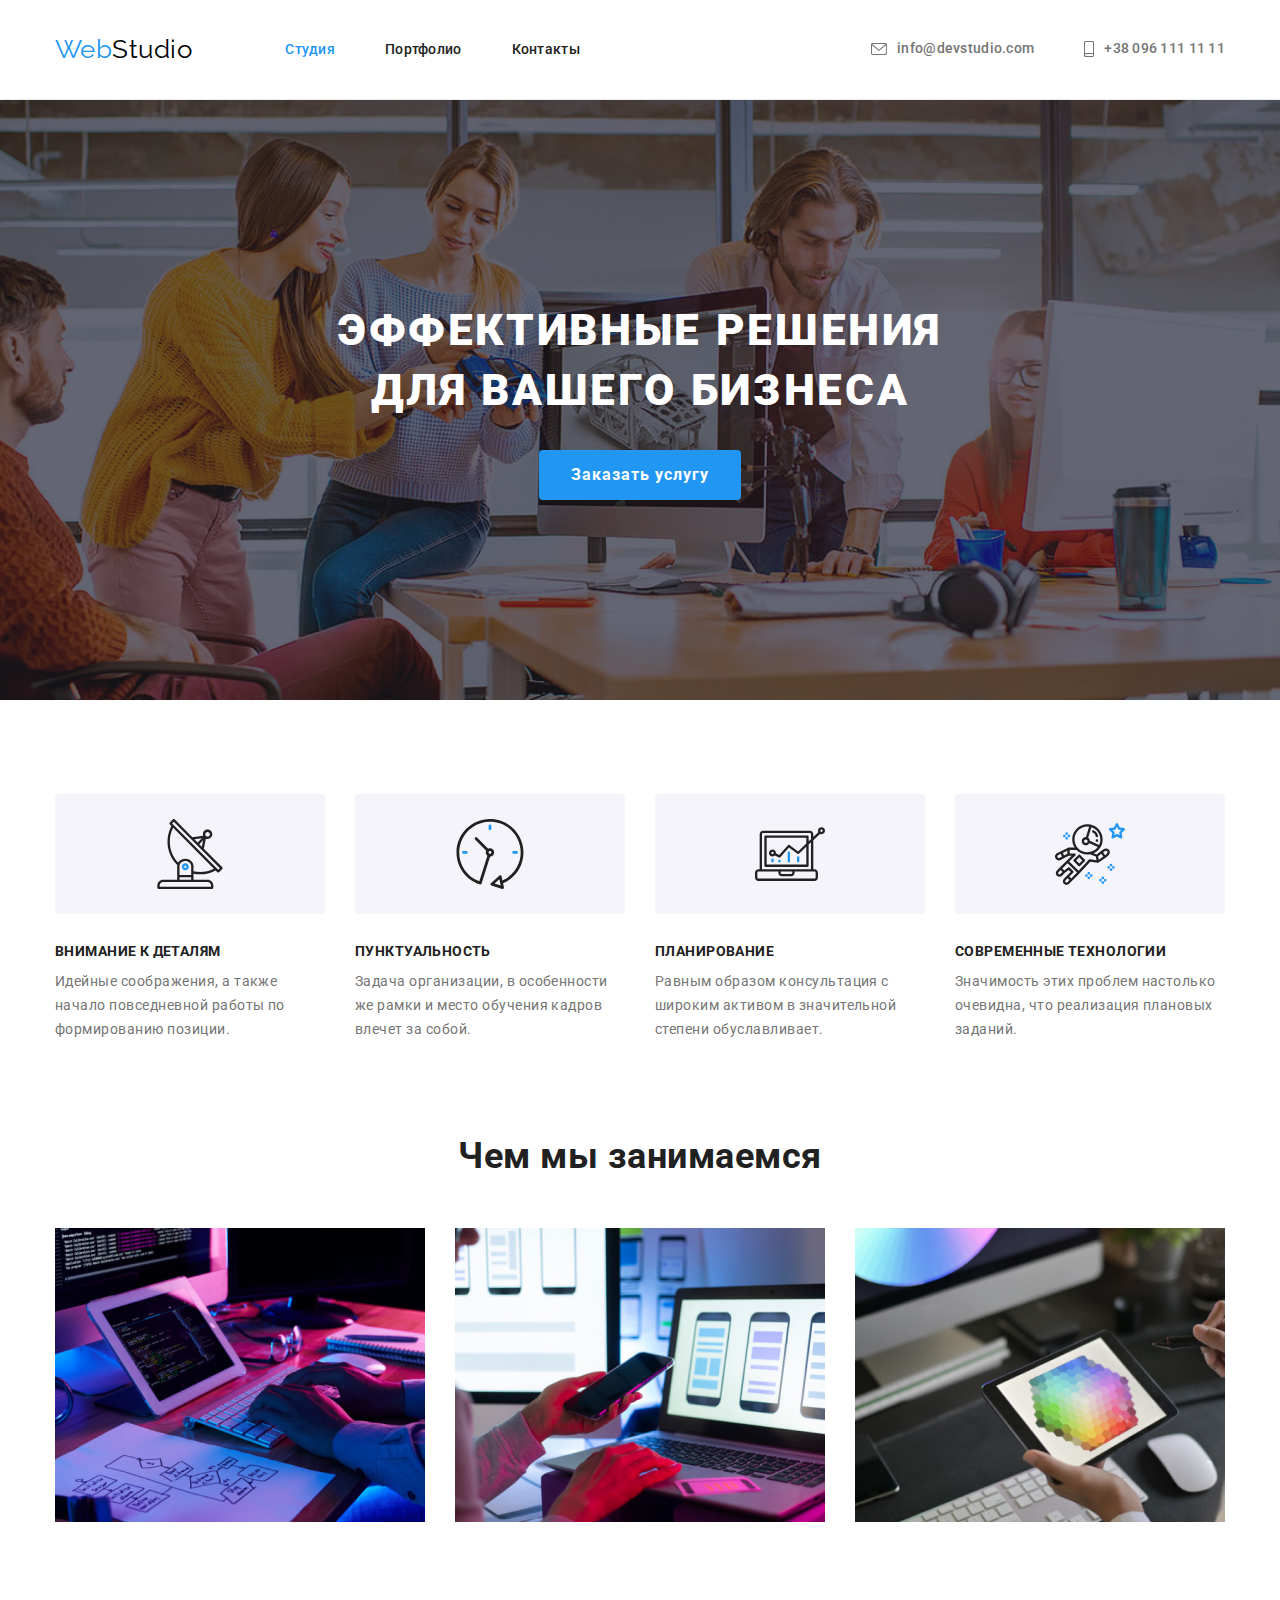
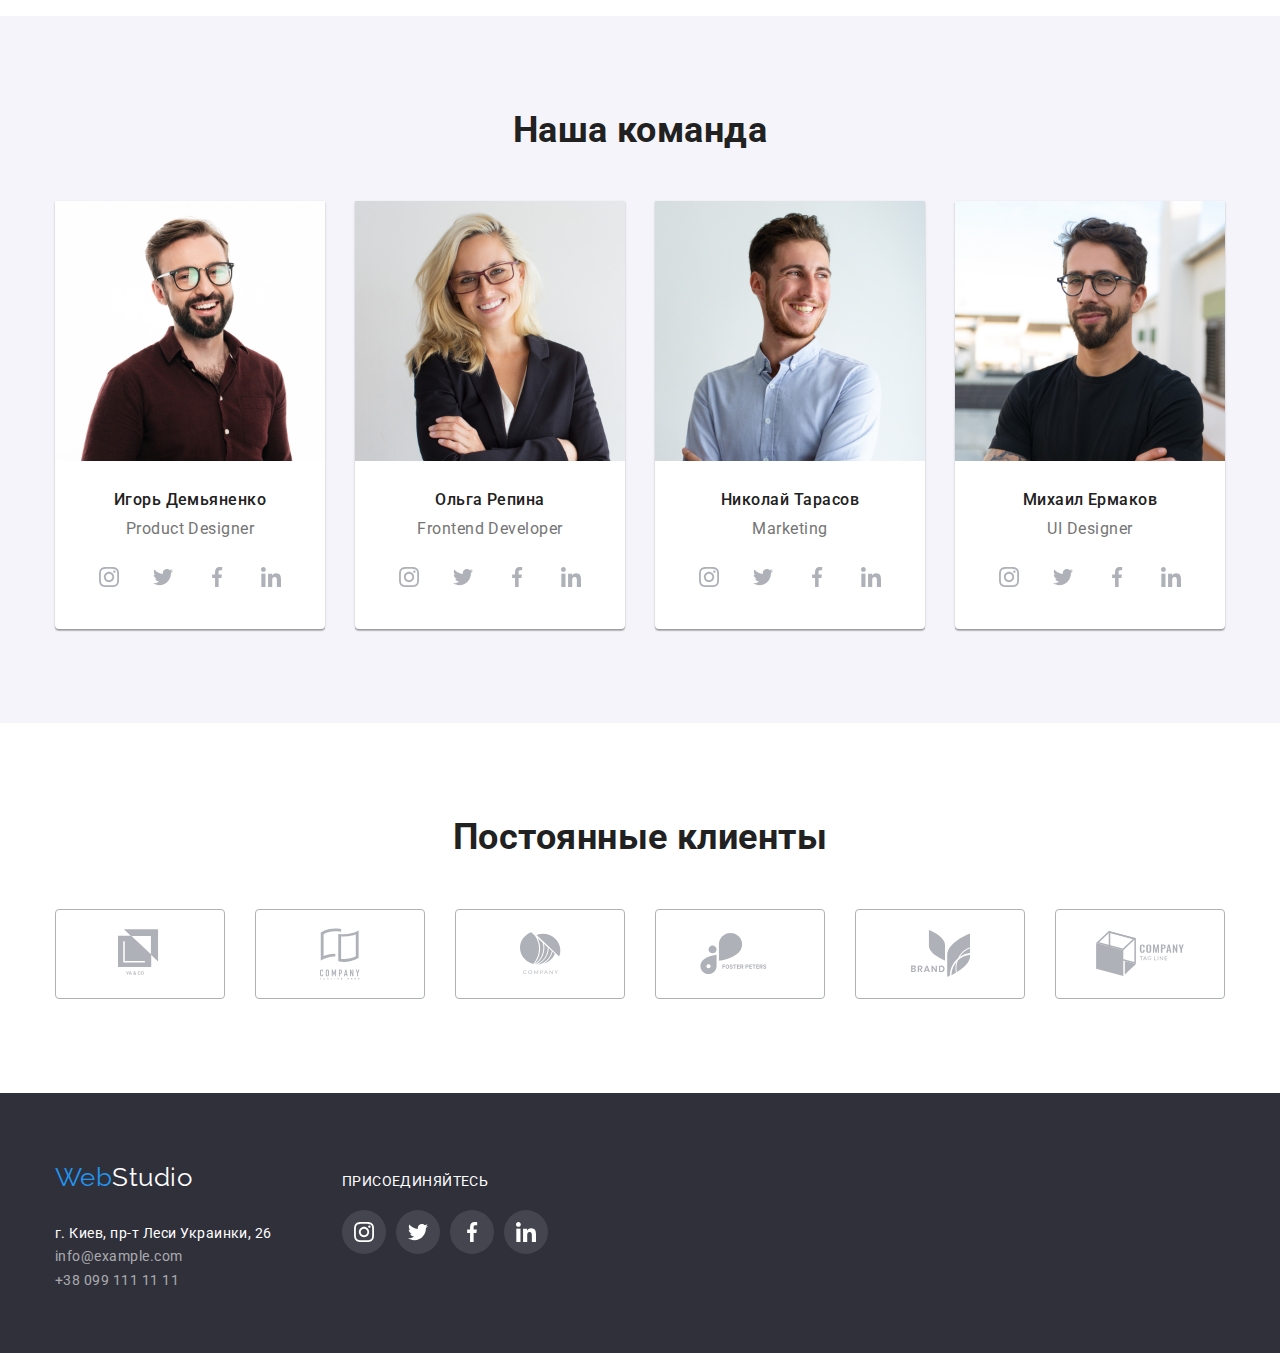
==== index.html @ d212bc2f "hw5" ====
<!DOCTYPE html>
<html lang="ru">
    
<head>
    <meta charset="UTF-8">
    <meta name="viewport" content="width=device-width, initial-scale=1.0">
    <title>Document</title>
    <link rel="preconnect" href="https://fonts.gstatic.com">
    <link href="https://fonts.googleapis.com/css2?family=Raleway:wght@700&family=Roboto:wght@400;500;700;900&display=swap"
        rel="stylesheet">
    <link rel="stylesheet" href="https://cdnjs.cloudflare.com/ajax/libs/modern-normalize/1.0.0/modern-normalize.min.css" />
    <link href="css/style.css" rel="stylesheet">

</head>
<body>
    <!-- Шапка сайта -->
    <header class="page-header">
        <div class="container">
            <nav class="navigation">       
                <a href="./" class="logo">
                    Web<span class="logo-second">Studio</span>
                </a>
                <ul class="site-nav list">
                    <li class="navigation-list"><a href="./" class="link current">Студия</a></li>
                    <li class="navigation-list"><a href="./portfolio.html" class="link">Портфолио</a></li>
                    <li class="navigation-list"><a href="" class="link">Контакты</a></li>
                </ul>
            </nav>

            <address class="address">
                <ul class="contacts-nav list">
                    <li class="address-item">
                        <a href="mailto:info@devstudio.com" class="link contacts-block">
                            <svg class="email-svg">
                                <use href="./images/sprite.svg#email"></use>
                            </svg>
                            info@devstudio.com</a></li>
                    <li class="address-item">
                        <a href="tel:+380961111111" class="link contacts-block">
                            <svg class="smartphone-svg">
                                <use href="./images/sprite.svg#smartphone"><use>
                            </svg>
                            +38 096 111 11 11</a></li>
                </ul>
            </address>
        </div>
    </header>

    <main>
        <!-- Герой -->
        <section class="hero">
            <h1 class="hero-title">Эффективные решения <br> для вашего бизнеса</h1>
            <button class="hero-button" type="button">Заказать услугу</button>
        </section>

        <!-- Преимущества -->
        <section class="section features">
            <div class="container">
            <h2 hidden class="section-title">Наши преимущества</h2>
            <ul class="features-list list">
                <li class="features-list-item">
                    <div class="features-svg-block">
                    <svg class="features-svg">
                        <use href="./images/sprite.svg#antenna"></use>
                    </svg>
                    </div>
                    <h3 class="title">Внимание к деталям</h3>
                    <p class="features-paragraph">
                        Идейные соображения, а также 
                        начало повседневной работы по 
                        формированию позиции.
                    </p>
                </li>
                <li class="features-list-item">
                    <div class="features-svg-block">
                    <svg class="features-svg">
                        <use href="./images/sprite.svg#clock"></use>
                    </svg>
                    </div>
                    <h3 class="title">Пунктуальность</h3>
                    <p class="features-paragraph">
                        Задача организации, в особенности 
                        же рамки и место обучения кадров 
                        влечет за собой.
                    </p>
                </li>
                <li class="features-list-item">
                    <div class="features-svg-block">
                    <svg class="features-svg">
                        <use href="./images/sprite.svg#diagram"></use>
                    </svg>
                    </div>
                    <h3 class="title">Планирование</h3>
                    <p class="features-paragraph">
                        Равным образом консультация с 
                        широким активом в значительной 
                        степени обуславливает.
                    </p>
                </li>
                <li class="features-list-item">
                    <div class="features-svg-block">
                    <svg class="features-svg">
                        <use href="./images/sprite.svg#astronaut"></use>
                    </svg>
                    </div>
                    <h3 class="title">Современные технологии</h3>
                    <p class="features-paragraph">
                        Значимость этих проблем настолько 
                        очевидна, что реализация плановых 
                        заданий.
                    </p>
                </li>
            </ul>
            </div>
        </section>

        <!--Чем мы занимаемся-->
        <section class="section works">
            <div class="container ">
            <h2 class="section-title">Чем мы занимаемся</h2>
            <ul class="works-title list">
                <li class="works-title-list">
                    <img src="./images/img1.png" alt="десктопные приложения" 
                    width="370" height="294">
                </li>
                <li class="works-title-list">
                    <img src="./images/img2.png" alt="мобильные приложения" 
                    width="370" height="294">
                </li>
                <li class="works-title-list">
                    <img src="./images/img3.png" alt="дизайнерские решения" 
                    width="370" height="294">
                </li>
            </ul>
            </div>
        </section>

        <!-- Наша команда-->
        <section class="section employee">
            <div class="container employee-list">
                <h2 class="section-title">Наша команда</h2>
                <ul class="employees-title list">
                    <li class="employees-title-list">
                        <img src="./images/img11.jpg" alt="Игорь Демьяненко" 
                        width="270" height="260">
                            <h3 class="employee-name">Игорь Демьяненко</h3>
                        <p class="employee-position">Product Designer</p>
                        <div class="employee-social-block">
                            <a href="" class="employees-social-svg-links">
                            <svg class="employees-social-svg">
                                <use href="./images/sprite.svg#instagram"></use>
                            </svg>
                            </a>
                            <a href="" class="employees-social-svg-links">
                            <svg class="employees-social-svg">
                                <use href="./images/sprite.svg#twitter"></use>
                            </svg>
                            </a>
                            <a href=""  class="employees-social-svg-links">
                            <svg class="employees-social-svg">
                                <use href="./images/sprite.svg#facebook"></use>
                            </svg>
                            </a>
                            <a href=""  class="employees-social-svg-links">
                            <svg class="employees-social-svg">
                                <use href="./images/sprite.svg#linkedin"></use>
                            </svg>
                            </a>
                        </div>
                    </li>
                    <li class="employees-title-list">
                        <img src="./images/img22.jpg" alt="Ольга Репина" 
                        width="270" height="260">
                            <h3 class="employee-name">Ольга Репина</h3>
                        <p class="employee-position">Frontend Developer</P>
                        <div class="employee-social-block">
                            <a href="" class="employees-social-svg-links">
                                <svg class="employees-social-svg">
                                    <use href="./images/sprite.svg#instagram"></use>
                                </svg>
                            </a>
                            <a href="" class="employees-social-svg-links">
                                <svg class="employees-social-svg">
                                    <use href="./images/sprite.svg#twitter"></use>
                                </svg>
                            </a>
                            <a href="" class="employees-social-svg-links">
                                <svg class="employees-social-svg">
                                    <use href="./images/sprite.svg#facebook"></use>
                                </svg>
                            </a>
                            <a href="" class="employees-social-svg-links">
                                <svg class="employees-social-svg">
                                    <use href="./images/sprite.svg#linkedin"></use>
                                </svg>
                            </a>
                        </div>
                    </li>
                    <li class="employees-title-list">
                        <img src="./images/img33.jpg" alt="Николай Тарасов" 
                        width="270" height="260">
                            <h3 class="employee-name">Николай Тарасов</h3>
                        <p class="employee-position">
                            Marketing
                        </p>
                        <div class="employee-social-block">
                            <a href="" class="employees-social-svg-links">
                                <svg class="employees-social-svg">
                                    <use href="./images/sprite.svg#instagram"></use>
                                </svg>
                            </a>
                            <a href="" class="employees-social-svg-links">
                                <svg class="employees-social-svg">
                                    <use href="./images/sprite.svg#twitter"></use>
                                </svg>
                            </a>
                            <a href="" class="employees-social-svg-links">
                                <svg class="employees-social-svg">
                                    <use href="./images/sprite.svg#facebook"></use>
                                </svg>
                            </a>
                            <a href="" class="employees-social-svg-links">
                                <svg class="employees-social-svg">
                                    <use href="./images/sprite.svg#linkedin"></use>
                                </svg>
                            </a>
                        </div>
                    </li>
                    <li class="employees-title-list">
                        <img src="images/img44.jpg" alt="Михаил Ермаков" width="270">
                            <h3 class="employee-name">Михаил Ермаков</h3>
                        <p class="employee-position">
                            UI Designer
                        </p>
                        <div class="employee-social-block">
                            <a href="" class="employees-social-svg-links">
                                <svg class="employees-social-svg">
                                    <use href="./images/sprite.svg#instagram"></use>
                                </svg>
                            </a>
                            <a href="" class="employees-social-svg-links">
                                <svg class="employees-social-svg">
                                    <use href="./images/sprite.svg#twitter"></use>
                                </svg>
                            </a>
                            <a href="" class="employees-social-svg-links">
                                <svg class="employees-social-svg">
                                    <use href="./images/sprite.svg#facebook"></use>
                                </svg>
                            </a>
                            <a href="" class="employees-social-svg-links">
                                <svg class="employees-social-svg">
                                    <use href="./images/sprite.svg#linkedin"></use>
                                </svg>
                            </a>
                        </div>
                    </li>
                </ul>
            </div>
        </section>

        <!--постоянные клиенты-->
        <section class="section clients">
            <div class="container">  
                <h2 class="section-title">
                    Постоянные клиенты
                </h2>
                <ul class="clients-list list">
                    <li>
                    <a href="" class="clients-item-link">
                        <svg class="clients-social-svg" width= 44.27 height=49.23>
                            <use href="./images/sprite.svg#logofooter1"></use>
                        </svg>
                    </a>
                    </li>
                    <li>
                    <a href="" class="clients-item-link">
                        <svg class="clients-social-svg" width= 40 height=52>
                            <use href="./images/sprite.svg#logofooter2"></use>
                        </svg>
                    </a>
                    </li>
                    <li>
                    <a href="" class="clients-item-link">
                        <svg class="clients-social-svg" width= 41 height=42.6>
                            <use href="./images/sprite.svg#logofooter3"></use>
                        </svg>
                    </a>
                    </li>
                    <li>
                    <a href="" class="clients-item-link">
                        <svg class="clients-social-svg" width= 79.66 height=42.02>
                            <use href="./images/sprite.svg#logofooter4"></use>
                        </svg>
                    </a>
                    </li>
                    <li>
                    <a href="" class="clients-item-link">
                        <svg class="clients-social-svg" width= 59 height=47>
                            <use href="./images/sprite.svg#logofooter5"></use>
                        </svg>
                    </a>
                    </li>
                    <li>
                    <a href="" class="clients-item-link">
                        <svg class="clients-social-svg" width= 88.48 height=45.54>
                            <use href="./images/sprite.svg#logofooter6"></use>
                        </svg>
                    </a>
                    </li>
                </ul>

            </div>
        </section>

    </main>

    <!-- Подвал -->
    <footer class="addresses-style">
        <div class="inline-footer container">
            <div>
            <a href="./" class="logo">
                Web<span class="logo-second-footer">Studio</span>
            </a>
            <address class="address-style">
                <ul class="footer-address list">
                    <li>
                        г. Киев, пр-т Леси Украинки, 26
                    </li>
                    <li>
                        <a href="mailto:info@example.com" class="footer-contacts">info@example.com</a>
                    </li>
                    <li>
                        <a href="tel:+380991111111" class="footer-contacts">+38 099 111 11 11</a>
                    </li>
                </ul>
            </address>
            </div>

            <div class="social-footer">
                <p class="title-footer">
                    присоединяйтесь
                </p>
                <ul class="social-footer-list list">
                    <li class="social-footer-item">
                        <a href="" class="social-footer-link">
                            <svg class="social-svg-footer" width=20 height=20>
                                <use href="./images/sprite.svg#instagramfooter"></use>
                            </svg>
                        </a>
                    </li>
                    <li class="social-footer-item">
                        <a href="" class="social-footer-link">
                            <svg class="social-svg-footer" width=20 height=20>
                                <use href="./images/sprite.svg#twitterfooter"></use>
                            </svg>
                        </a>
                    </li>
                    <li class="social-footer-item">
                        <a href="" class="social-footer-link">
                            <svg class="social-svg-footer" width=20 height=20>
                                <use href="./images/sprite.svg#facebookfooter"></use>
                            </svg>
                        </a>
                    </li>
                    <li class="social-footer-item">
                        <a href="" class="social-footer-link">
                            <svg class="social-svg-footer" width=20 height=20>
                                <use href="./images/sprite.svg#linkedinfooter"></use>
                            </svg>
                        </a>
                    </li>
                </ul>
            </div>
            
        </div>
    </footer>

</body>
</html>
---- css/style.css ----
:root {
  --primary-text-color: #757575;
  --title-text-color: #212121;
  --accent-color: #2196f3;
  --primary-page-color: #ffffff;
}

body {
  background-color: var(--primary-page-color);
  color: var(--primary-text-color);
  font-family: Roboto, sans-serif;
  letter-spacing: 0.03em;
}

.list {
  list-style: none;
}

h1,
h2,
h4,
h4,
h5,
h6 {
  margin: 0;
}

ul,
ol {
  margin: 0;
  padding-inline-start: 0;
}

a {
  margin: 0;
}

img {
  display: block;
}

.container {
  margin-left: auto;
  margin-right: auto;
  width: 1200px;
  padding: 0 15px;
}

/*Шапка сайта*/
.page-header {
  padding-top: 25px;
  padding-bottom: 25px;
  border-bottom: 1px solid #ececec;
}

.page-header .container {
  display: flex;
  align-items: center;
}

.navigation {
  display: flex;
  align-items: center;
}

.logo {
  color: var(--accent-color);
  text-decoration: none;
  font-family: Raleway, sans-serif;
  font-size: 26px;
  line-height: 1.88;
}

.page-header .logo {
  margin-right: 93px;
}

.logo-second {
  color: #000000;
}

.site-nav .link {
  color: var(--title-text-color);
  text-decoration: none;
  font-weight: 500;
  font-size: 14px;
  line-height: 1.2;
  letter-spacing: 0.02em;
}

.site-nav {
  display: flex;
}

.site-nav .link:hover,
.site-nav .link:focus {
  color: var(--accent-color);
}

.navigation-list:not(:last-child) {
  margin-right: 50px;
}

.email-svg {
  width: 16px;
  height: 12px;
  margin-right: 10px;
  fill: var(--primary-text-color);
}

.smartphone-svg {
  width: 10px;
  height: 16px;
  margin-right: 10px;
  fill: var(--primary-text-color);
}

.address-item:not(:last-child) {
  margin-right: 50px;
}

.link.current {
  color: var(--accent-color);
}

.contacts-nav {
  display: flex;
}

.page-header .address {
  margin-left: auto;
}

.address-item .link {
  display: flex;
  align-items: center;
  color: var(--primary-text-color);
  text-decoration: none;
  font-style: normal;
  font-weight: 500;
  font-size: 14px;
  line-height: 1.14;
  letter-spacing: 0.02em;
}

.address-item .link:hover,
.address-item .link:focus {
  color: var(--accent-color);
}

.contacts-block:hover .email-svg,
.contacts-block:focus .email-svg {
  fill: currentColor;
}

.contacts-block:hover .smartphone-svg,
.contacts-block:focus .smartphone-svg {
  fill: currentColor;
}

/*section*/
.section-title {
  color: var(--title-text-color);
  font-size: 36px;
  line-height: 1.16;
  text-align: center;
  margin-bottom: 50px;
}

/*Герой*/
.hero {
  background-image: linear-gradient(
      rgba(47, 48, 58, 0.4),
      rgba(47, 48, 58, 0.4)
    ),
    url(../images/hero.png);
  background-color: #ffffff;
  background-position: center;
  max-width: 1600px;
  background-repeat: no-repeat;
  text-align: center;
  margin-left: auto;
  margin-right: auto;
  padding-top: 200px;
  padding-bottom: 200px;
}

.hero-title {
  color: var(--primary-page-color);
  font-weight: 900;
  font-size: 44px;
  line-height: 1.37;
  letter-spacing: 0.06em;
  text-transform: uppercase;
  margin-bottom: 30px;
}

.hero-button {
  background-color: var(--accent-color);
  color: var(--primary-page-color);

  display: inline-block;
  border: 1px transparent;
  min-width: 200px;
  height: 50px;
  text-decoration: none;
  font-weight: bold;
  font-size: 16px;
  line-height: 1.875;
  letter-spacing: 0.06em;
  border-radius: 4px;
  cursor: pointer;
  padding: 10px 32px;
  text-decoration: none;
}

/*Преимущества*/
.features {
  padding-top: 94px;
  padding-bottom: 94px;
}

.features-list .title {
  color: var(--title-text-color);
  font-size: 14px;
  line-height: 1.14;
  letter-spacing: 0.03em;
  text-transform: uppercase;
  margin-bottom: 10px;
  margin-top: 0px;
}

.features-list-item:not(:last-child) {
  margin-right: 30px;
}

.features-paragraph {
  min-width: 270px;
  margin-top: 0px;
  margin-bottom: 0px;
}

.container .features-list {
  display: flex;
}

.features-paragraph {
  font-size: 14px;
  line-height: 1.7;
}

.features-svg {
  width: 70px;
  height: 70px;
}

.features-svg-block {
  display: flex;
  background-color: #f5f4fa;
  align-items: center;
  justify-content: center;
  width: 270px;
  height: 120px;
  border-radius: 4px;
  margin-bottom: 30px;
}

/*чем мы занимаемся*/
.works {
  padding-bottom: 94px;
}

.works-title {
  display: flex;
}

.works-title-list:not(:last-child) {
  margin-right: 30px;
}

/*наша команда*/

.employees-title {
  display: flex;
  justify-content: space-between;
}

.employees-title li {
  background: #ffffff;
  box-shadow: 0px 1px 3px rgba(0, 0, 0, 0.12), 0px 1px 1px rgba(0, 0, 0, 0.14),
    0px 2px 1px rgba(0, 0, 0, 0.2);
  border-radius: 0px 0px 4px 4px;
}

.employee {
  padding-top: 94px;
  padding-bottom: 94px;
  background-color: #f5f4fa;
  text-align: center;
  margin-left: auto;
  margin-right: auto;
}

.employee-name {
  color: var(--title-text-color);
  font-weight: 500;
  font-size: 16px;
  line-height: 1.18;
  margin-top: 30px;
  margin-bottom: 10px;
  text-align: center;
}
.employee-position {
  color: var(--primary-text-color);
  font-size: 16px;
  line-height: 1.18;
  margin-top: 0;
  margin-bottom: 16px;
  text-align: center;
}

.employee-social-block {
  display: flex;
  justify-content: center;
  align-items: center;
  width: 206px;
  height: 44px;
  margin: 0 32px 30px 32px;
}

.employees-social-svg-links {
  display: flex;
  align-items: center;
  justify-content: center;
  width: 44px;
  height: 44px;
}

.employees-social-svg-links:hover .employees-social-svg {
  fill: #ffffff;
}

.employees-social-svg-links:hover {
  background: var(--accent-color);
  border-radius: 50%;
}

.employees-social-svg-links:not(:last-child) {
  margin-right: 10px;
}

.employees-social-svg {
  fill: #afb1b8;
  width: 20px;
  height: 20px;
}
/*наши клиенты*/
.clients {
  padding-top: 94px;
  padding-bottom: 94px;
}

.clients-list {
  display: flex;
  align-items: center;
  justify-content: space-between;
}

.clients-item-link {
  display: flex;
  align-items: center;
  justify-content: center;
  width: 170px;
  height: 90px;
  border: 1px solid #afb1b8;
  border-radius: 4px;
}

.clients-social-svg {
  fill: #afb1b8;
}

.clients-item-link:hover {
  border: 1px solid var(--accent-color);
}

.clients-item-link:hover .clients-social-svg {
  fill: var(--accent-color);
}

/*подвал*/

.addresses-style {
  text-decoration: none;
  background-color: #2f303a;
  padding-top: 60px;
  padding-bottom: 60px;
  margin-left: auto;
  margin-right: auto;
}

.footer-address {
  color: #ffffff;
  font-size: 14px;
  line-height: 1.7;
}

.footer-contacts {
  color: rgba(255, 255, 255, 0.6);
  font-size: 14px;
  line-height: 1.7;
  text-decoration: none;
  margin-top: 9px;
}

.inline-footer {
  display: flex;
  align-items: baseline;
}

.social-footer {
  margin-left: 70px;
}

.social-footer-list {
  display: flex;
  justify-content: space-between;
  width: 206px;
}

.title-footer {
  color: var(--primary-page-color);
  font-size: 14px;
  line-height: 1.14;
  letter-spacing: 0.03em;
  text-transform: uppercase;
  margin-bottom: 20px;
}

.social-footer-link {
  display: flex;
  align-items: center;
  justify-content: center;
  background: rgba(255, 255, 255, 10%);
  width: 44px;
  height: 44px;
  border-radius: 50%;
}

.social-svg-footer {
  fill: #ffffff;
}

.social-footer-link:hover {
  background: var(--accent-color);
}

.nav-filter {
  padding-top: 94px;
  padding-bottom: 50px;
}

.filter-button {
  background-color: #f5f4fa;
  color: var(--title-text-color);
  text-align: center;
  display: inline-block;
  border: 1px transparent;
  min-width: 73px;
  height: 38px;
  text-decoration: none;
  font-weight: bold;
  border-radius: 4px;
  cursor: pointer;
  padding: 6px 22px;
  font-size: 16px;
  line-height: 1.625;
  letter-spacing: 0.03em;
}

.portfolio-list {
  display: flex;
  justify-content: center;
}

.portfolio-list .item:not(:last-child) {
  margin-right: 8px;
}

.portfolio-list .filter-button:hover,
.portfolio-list .filter-button:focus {
  background-color: var(--accent-color);
  color: var(--primary-page-color);
}

.address-style {
  margin-top: 20px;
  font-style: normal;
}

.address-margin:not(:last-child) {
  margin-bottom: 9px;
}

.portfolio-examples {
  display: flex;
  flex-wrap: wrap;
  padding-bottom: 94px;
}

.portfolio-examples .item {
  margin-right: 30px;
  margin-bottom: 30px;
}

.portfolio-examples .item:nth-last-child(-n + 3) {
  margin-bottom: 0;
}

.portfolio-examples .item:nth-child(3n) {
  margin-right: 0;
}

.portfolio-examples-link {
  text-decoration: none;
}

.item img {
  display: block;
  max-width: 100%;
  height: auto;
}
.item-card {
  padding: 20px 24px;
  background: #ffffff;
  border: 1px solid #eeeeee;
}

.item:hover,
.item:focus {
  box-shadow: 0px 1px 1px rgba(0, 0, 0, 0.12), 0px 4px 4px rgba(0, 0, 0, 0.06),
    1px 4px 6px rgba(0, 0, 0, 0.16);
}

.example-name {
  font-size: 18px;
  line-height: 2;
  letter-spacing: 0.06ems;
  color: var(--title-text-color);
  margin-bottom: 4px;
}

.example-type {
  font-size: 16px;
  line-height: 1.87;
  color: var(--primary-text-color);
  margin: 0;
}

.logo-second-footer {
  color: var(--primary-page-color);
}
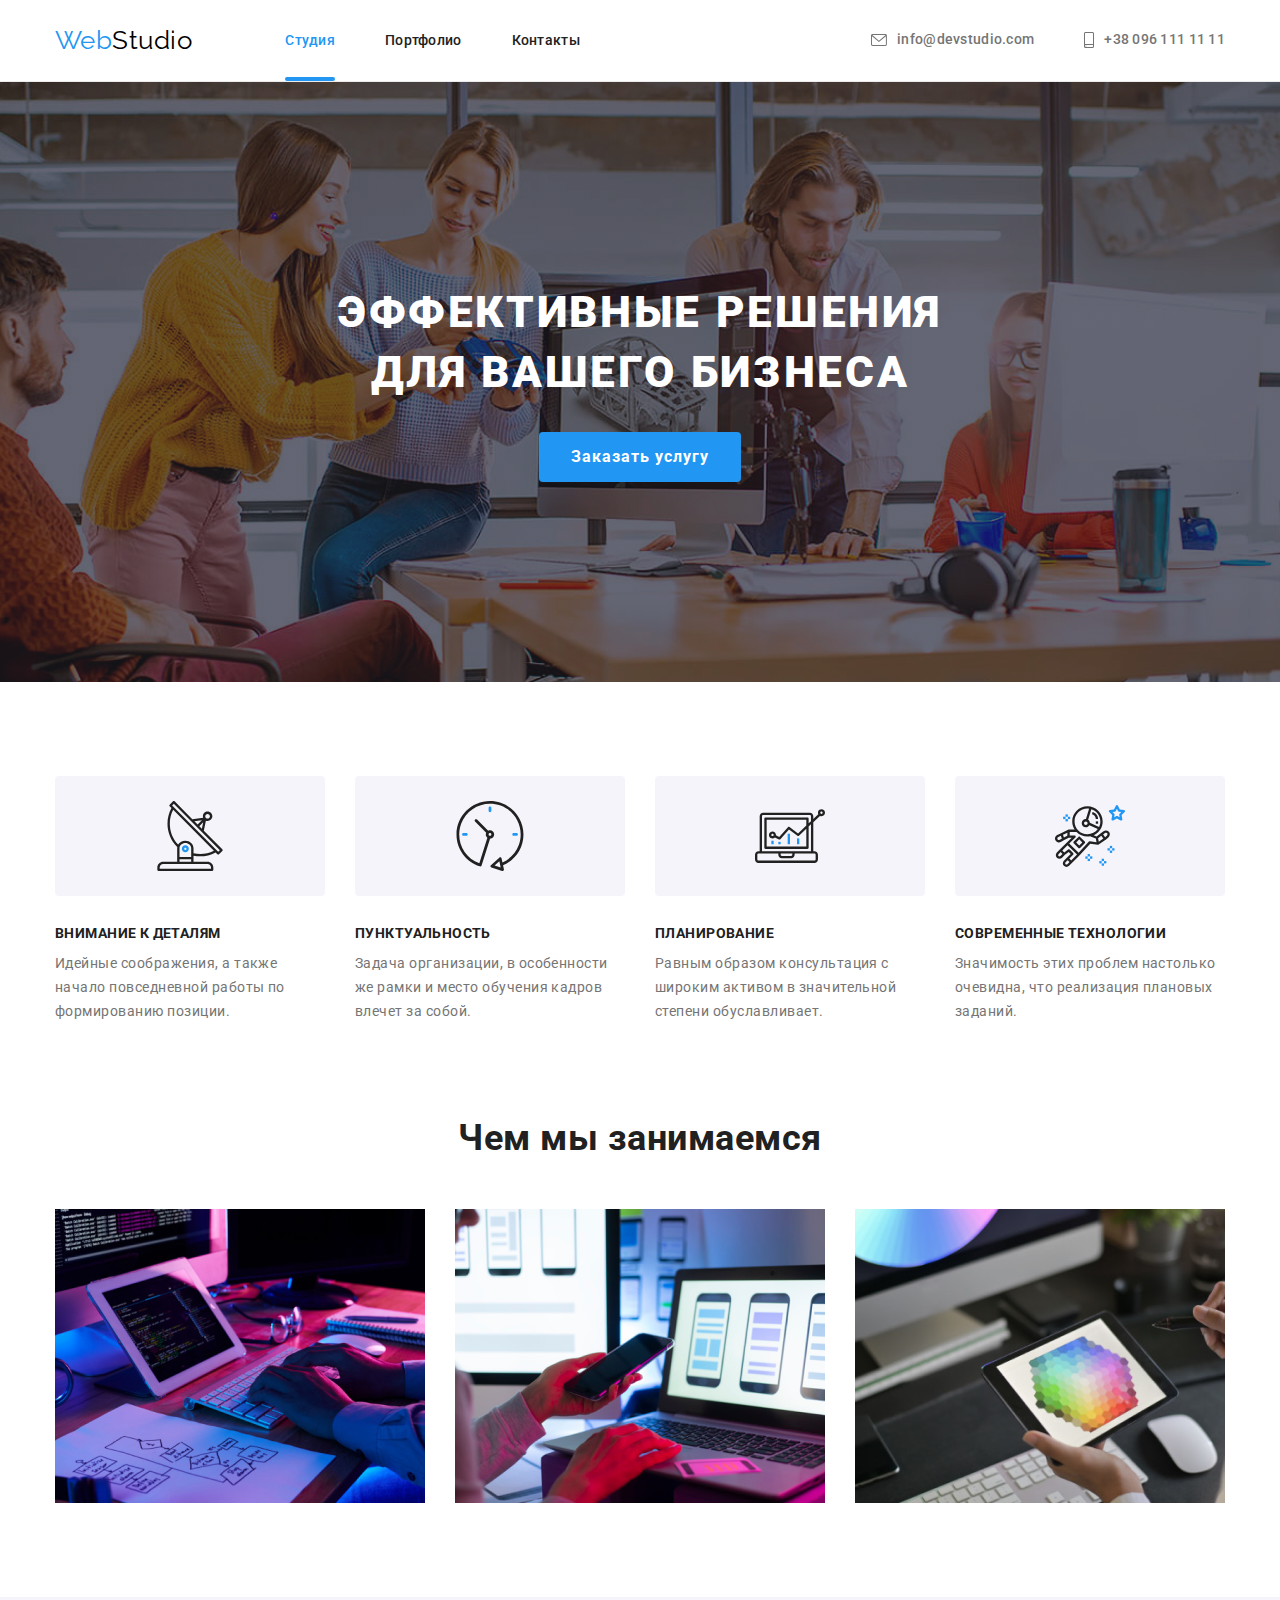
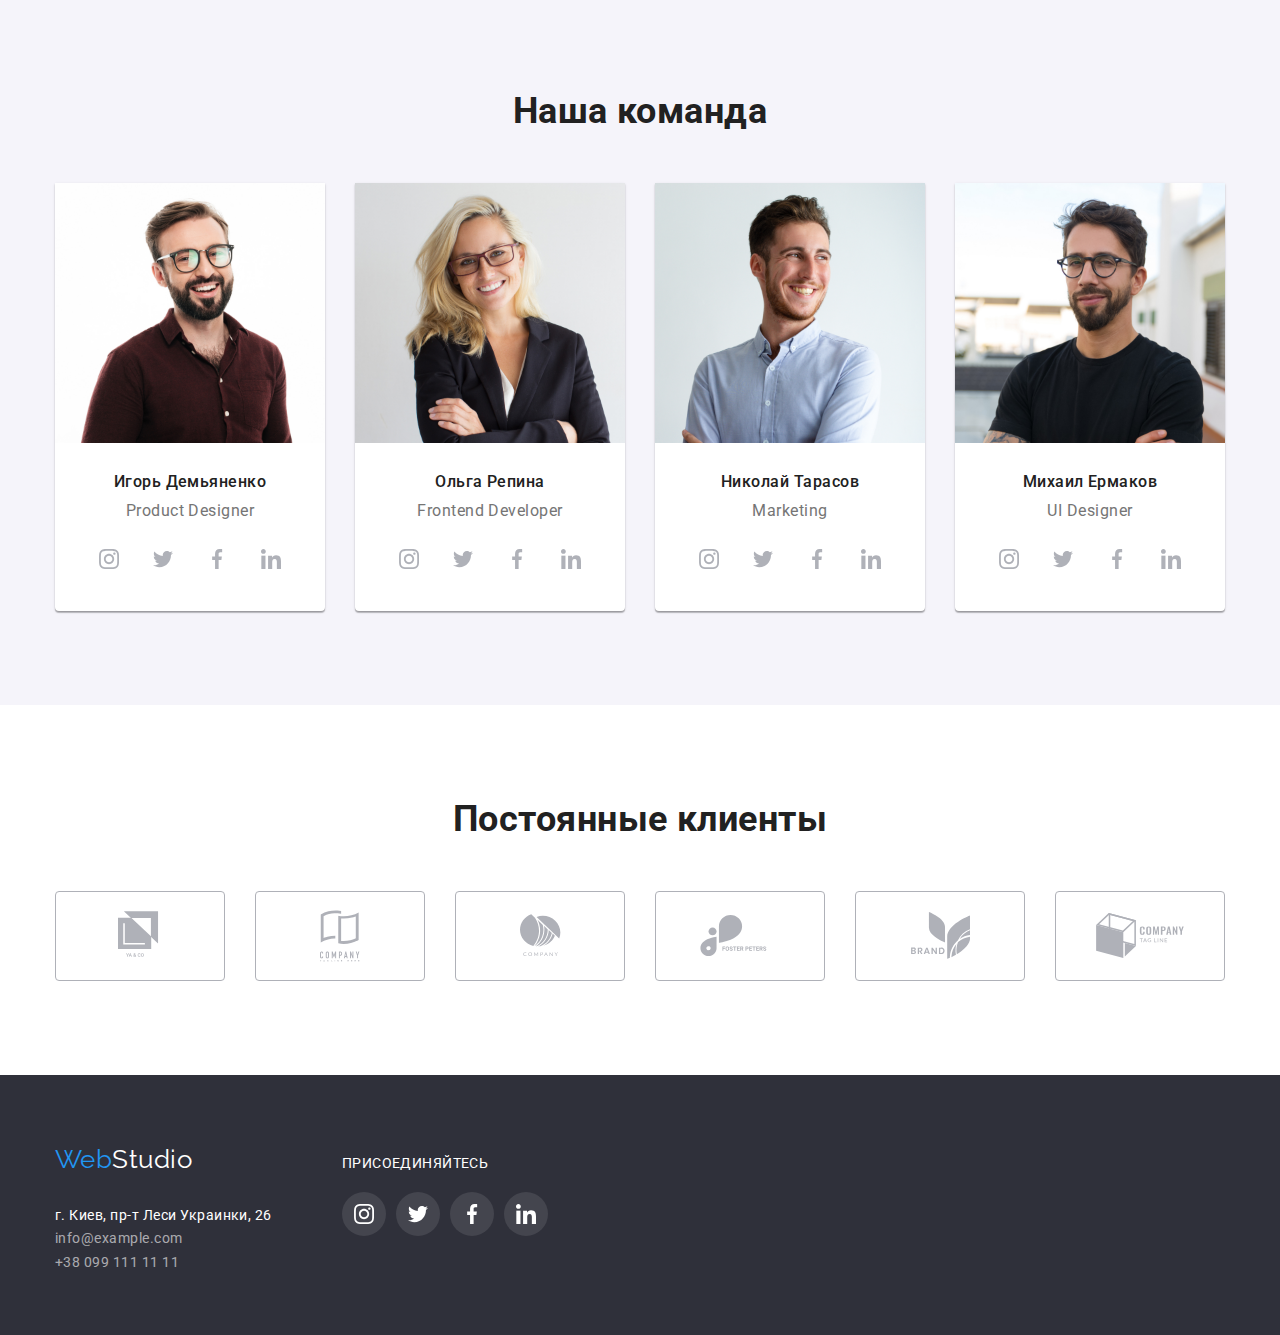
==== commit 4f3ae78d: "gg" ====
--- a/index.html
+++ b/index.html
@@ -4,11 +4,12 @@
 <head>
     <meta charset="UTF-8">
     <meta name="viewport" content="width=device-width, initial-scale=1.0">
-    <title>Document</title>
+    <title>WebStudio</title>
+    <link rel="stylesheet" href="https://cdnjs.cloudflare.com/ajax/libs/modern-normalize/1.0.0/modern-normalize.min.css" />
     <link rel="preconnect" href="https://fonts.gstatic.com">
-    <link href="https://fonts.googleapis.com/css2?family=Raleway:wght@700&family=Roboto:wght@400;500;700;900&display=swap"
+    <link
+        href="https://fonts.googleapis.com/css2?family=Raleway:wght@700&family=Roboto:wght@400;500;700;900&display=swap"
         rel="stylesheet">
-    <link rel="stylesheet" href="https://cdnjs.cloudflare.com/ajax/libs/modern-normalize/1.0.0/modern-normalize.min.css" />
     <link href="css/style.css" rel="stylesheet">
 
 </head>
@@ -21,9 +22,9 @@
                     Web<span class="logo-second">Studio</span>
                 </a>
                 <ul class="site-nav list">
-                    <li class="navigation-list"><a href="./" class="link current">Студия</a></li>
-                    <li class="navigation-list"><a href="./portfolio.html" class="link">Портфолио</a></li>
-                    <li class="navigation-list"><a href="" class="link">Контакты</a></li>
+                    <li class="navigation-list"><a href="./" class="list-link-nav current link">Студия</a></li>
+                    <li class="navigation-list"><a href="./portfolio.html" class="list-link-nav link">Портфолио</a></li>
+                    <li class="navigation-list"><a href="" class="list-link-nav link">Контакты</a></li>
                 </ul>
             </nav>
 
--- a/css/style.css
+++ b/css/style.css
@@ -48,8 +48,6 @@
 
 /*Шапка сайта*/
 .page-header {
-  padding-top: 25px;
-  padding-bottom: 25px;
   border-bottom: 1px solid #ececec;
 }
 
@@ -99,6 +97,27 @@
 
 .navigation-list:not(:last-child) {
   margin-right: 50px;
+}
+
+.list-link-nav {
+  display: block;
+  position: relative;
+  padding-top: 32px;
+  padding-bottom: 32px;
+  transition: 250ms cubic-bezier(0.4, 0, 0.2, 1);
+}
+
+.list-link-nav.current::after {
+  content: '';
+  position: absolute;
+  bottom: 0;
+  display: block;
+  width: 100%;
+  height: 4px;
+  color: #2196f3;
+  background-color: #2196f3;
+  border-radius: 2px;
+  transition: 250ms cubic-bezier(0.4, 0, 0.2, 1);
 }
 
 .email-svg {
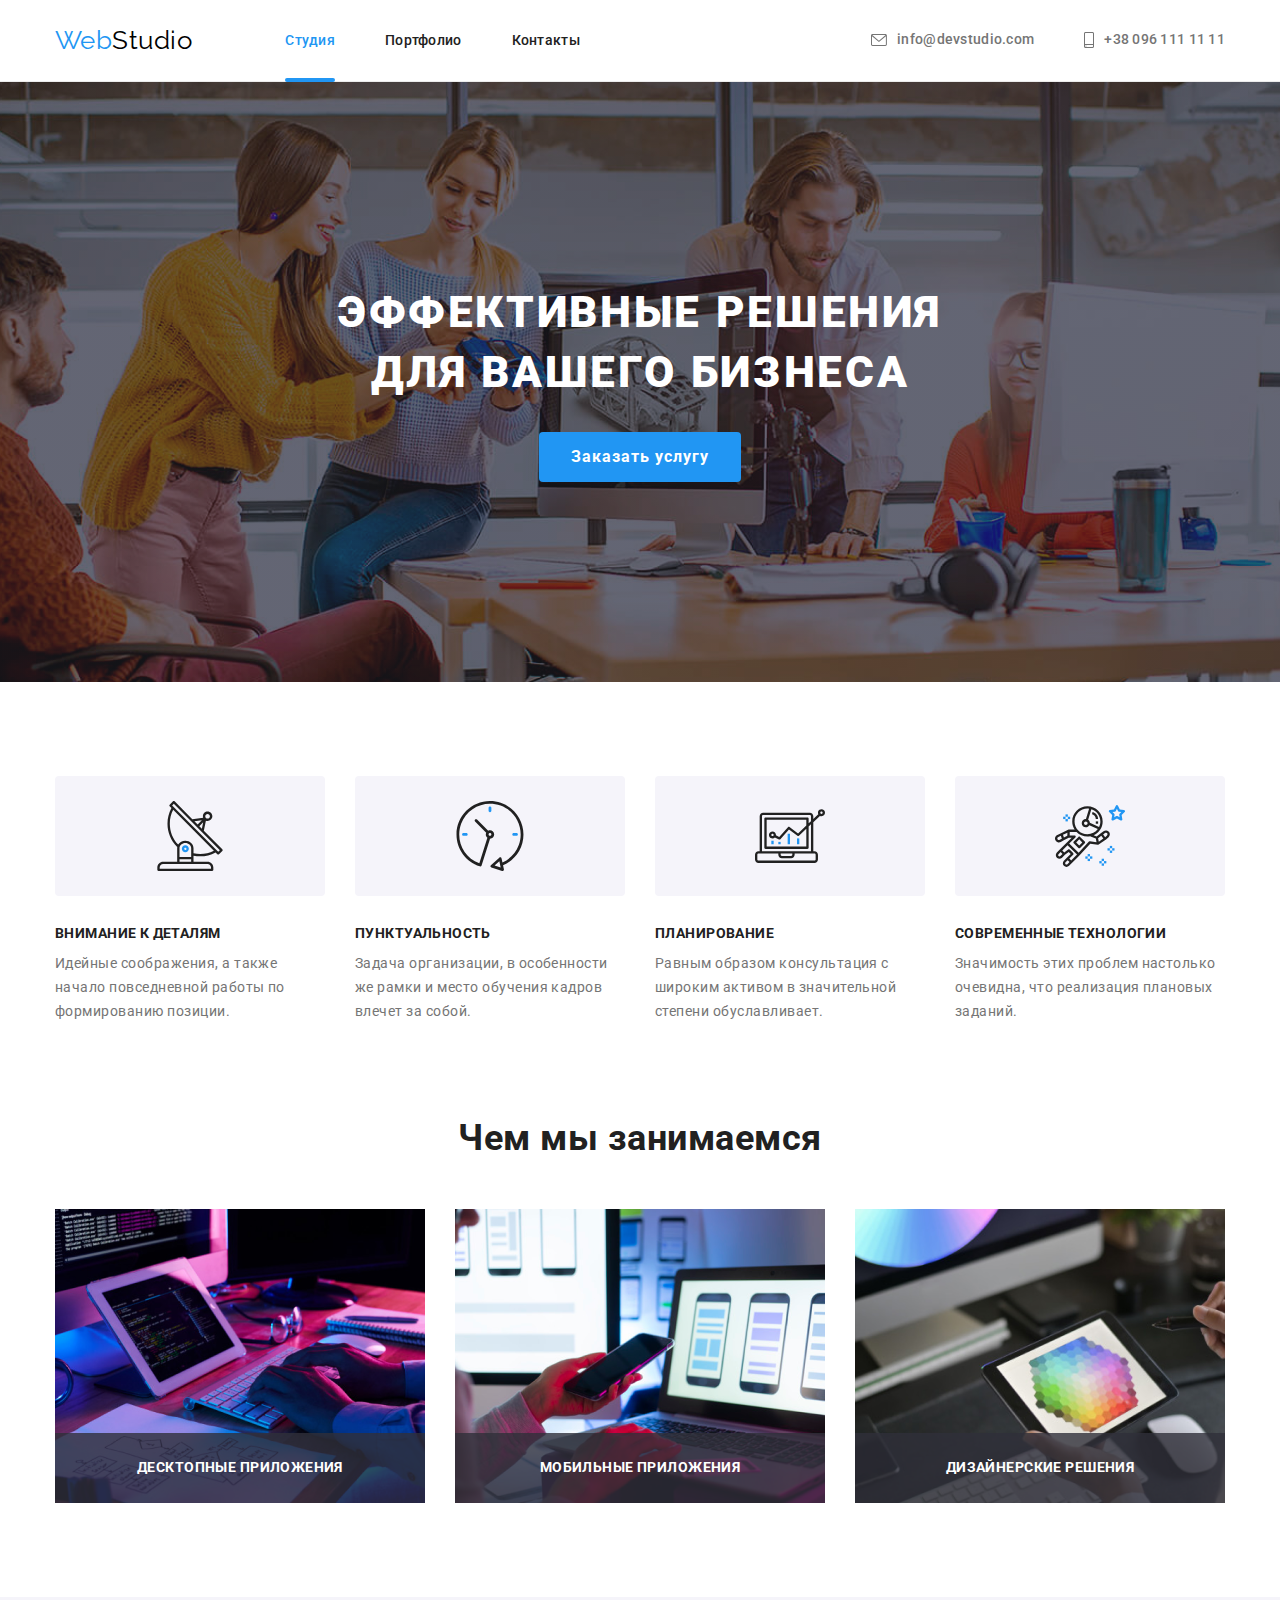
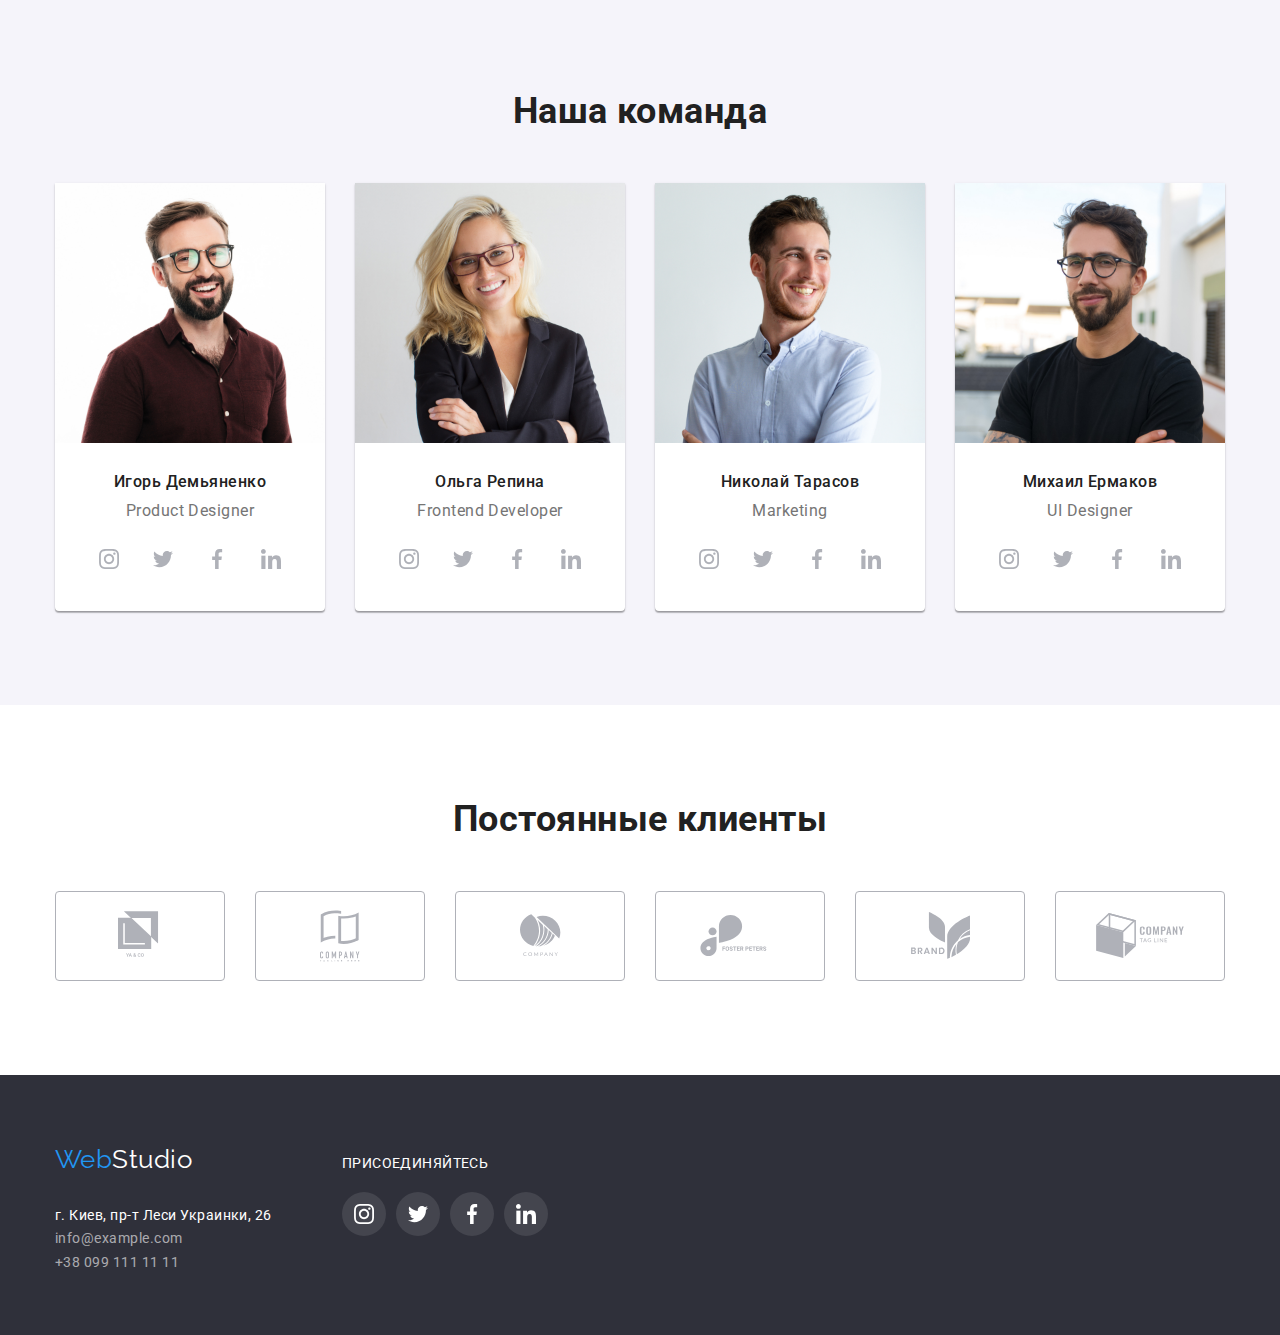
==== commit e6c03a63: "gg" ====
--- a/index.html
+++ b/index.html
@@ -123,14 +123,23 @@
                 <li class="works-title-list">
                     <img src="./images/img1.png" alt="десктопные приложения" 
                     width="370" height="294">
+                    <div class="about-backg">
+                        <p class="about-backg-title">Десктопные приложения</p>
+                    </div>
                 </li>
                 <li class="works-title-list">
                     <img src="./images/img2.png" alt="мобильные приложения" 
                     width="370" height="294">
+                    <div class="about-backg">
+                        <p class="about-backg-title">Мобильные приложения</p>
+                    </div>
                 </li>
                 <li class="works-title-list">
                     <img src="./images/img3.png" alt="дизайнерские решения" 
                     width="370" height="294">
+                    <div class="about-backg">
+                        <p class="about-backg-title">Дизайнерские решения</p>
+                    </div>
                 </li>
             </ul>
             </div>
--- a/css/style.css
+++ b/css/style.css
@@ -110,7 +110,7 @@
 .list-link-nav.current::after {
   content: '';
   position: absolute;
-  bottom: 0;
+  bottom: -1px;
   display: block;
   width: 100%;
   height: 4px;
@@ -293,8 +293,30 @@
   display: flex;
 }
 
+.works-title-list {
+  position: relative;
+}
+
 .works-title-list:not(:last-child) {
   margin-right: 30px;
+}
+
+.about-backg {
+  position: absolute;
+  width: 370px;
+  bottom: 0;
+  background-color: rgba(47, 48, 58, 0.8);
+}
+
+.about-backg-title {
+  font-weight: 700;
+  font-size: 14px;
+  line-height: 1.14;
+  text-align: center;
+  letter-spacing: 0.03em;
+  text-transform: uppercase;
+  color: #ffffff;
+  margin: 27px 0;
 }
 
 /*наша команда*/
